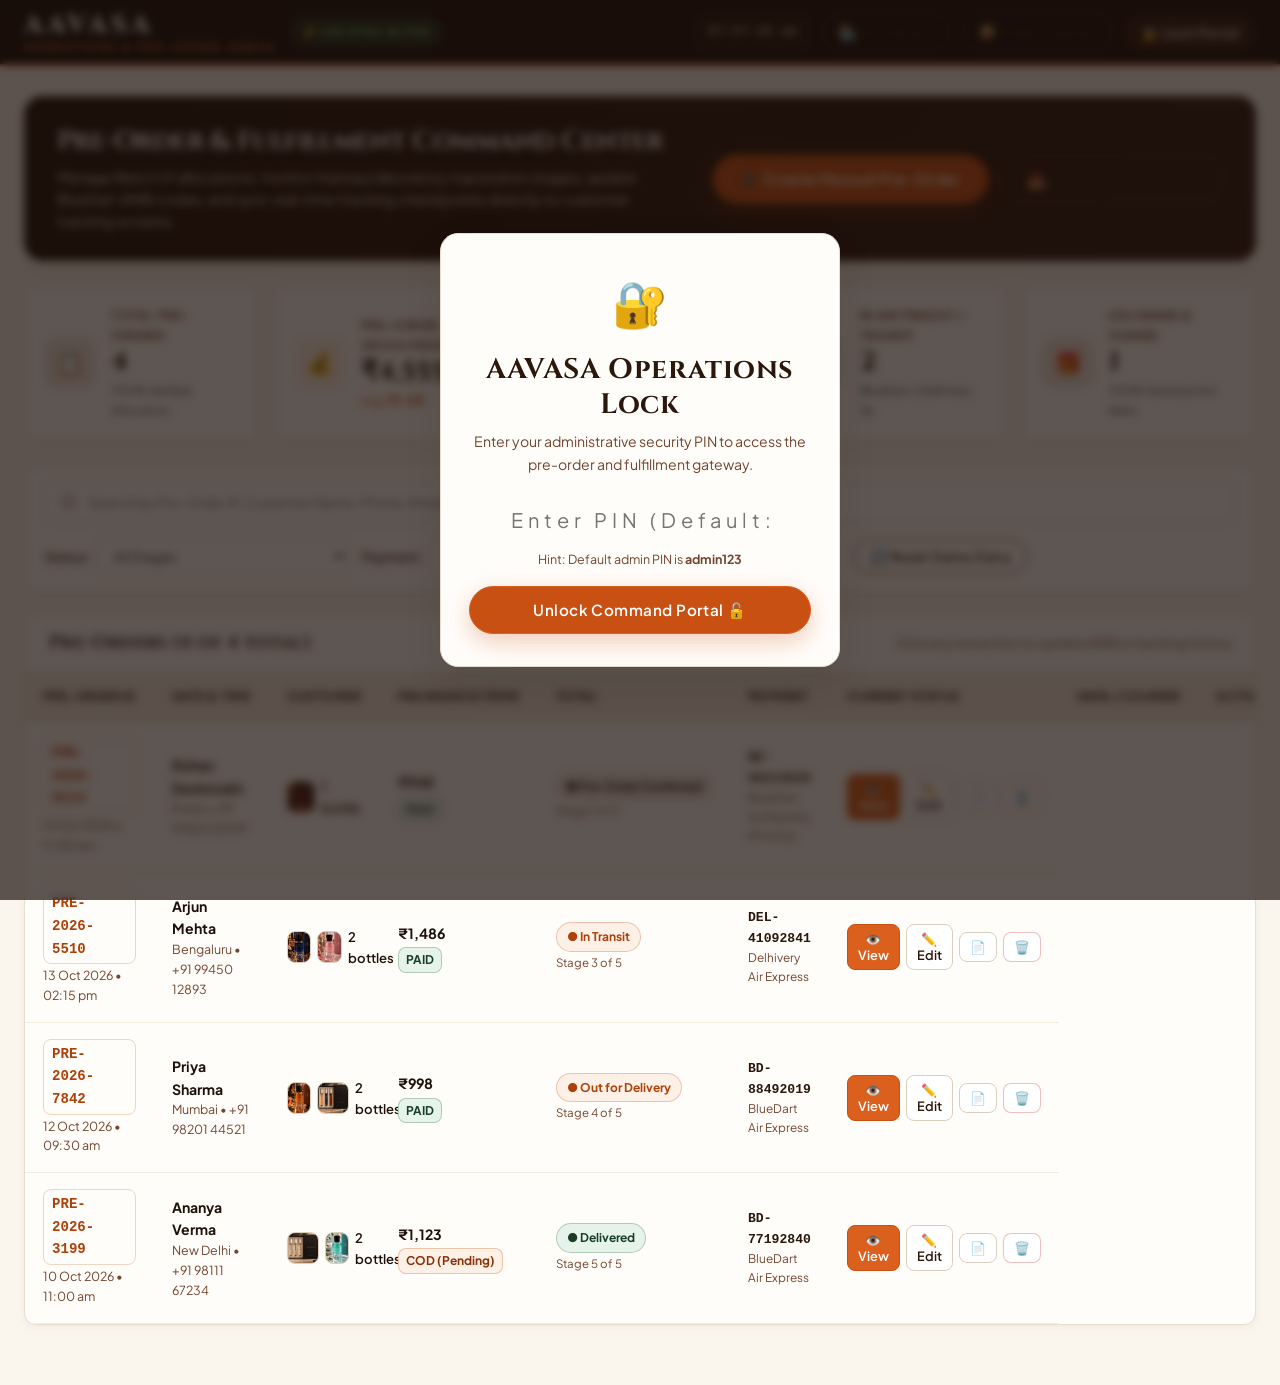
==== admin.html @ 607a942e "feat: AAVASA 6+ hour luxury perfume store with pre-order gateway, live tracking, and admin command p" ====
<!DOCTYPE html>
<html lang="en">
<head>
  <meta charset="UTF-8">
  <meta name="viewport" content="width=device-width, initial-scale=1.0">
  <title>AAVASA Store Admin | Pre-Order & Logistics Operations</title>
  <meta name="description" content="AAVASA Luxury Perfumes operations portal for managing customer pre-orders, batch allocations, BlueDart logistics, and live order tracking.">
  <link rel="icon" type="image/png" href="media/Adore.png">

  <!-- Core and Admin Stylesheets (Zero inline styles) -->
  <link rel="stylesheet" href="css/style.css">
  <link rel="stylesheet" href="css/tracker.css">
  <link rel="stylesheet" href="css/admin.css">
</head>
<body class="admin-body">

  <!-- Admin Top Navigation Bar -->
  <header class="admin-header">
    <div class="admin-header-inner">
      <div class="admin-brand-wrap">
        <a href="index.html" class="brand-logo">
          <span class="brand-logo-text">AAVASA</span>
          <span class="brand-logo-sub">Operations & Pre-Order Admin</span>
        </a>
        <span class="admin-env-pill">⚡ Live Sync Active</span>
      </div>

      <div class="admin-header-actions">
        <div class="admin-time-display" id="adminClock">--:--:--</div>
        <a href="index.html" class="btn btn-outline btn-sm">🏪 Storefront</a>
        <a href="track.html" class="btn btn-outline btn-sm">📦 Public Tracker</a>
        <button class="btn btn-secondary btn-sm" id="adminLockBtn">🔒 Lock Portal</button>
      </div>
    </div>
  </header>

  <!-- Admin Main Dashboard View -->
  <main class="admin-main">
    <div class="admin-container">

      <!-- Portal Banner -->
      <section class="admin-banner">
        <div class="admin-banner-text">
          <h1>Pre-Order & Fulfillment Command Center</h1>
          <p>
            Manage Batch 01 allocations, monitor Kannauj laboratory maceration stages, update BlueDart AWB codes, 
            and sync real-time tracking checkpoints directly to customer tracking screens.
          </p>
        </div>
        <div class="admin-banner-actions">
          <button class="btn btn-primary" id="openNewOrderModalBtn">
            ➕ Create Manual Pre-Order
          </button>
          <button class="btn btn-outline" id="exportCsvBtn">
            📥 Export CSV Report
          </button>
        </div>
      </section>

      <!-- KPI Statistics Cards -->
      <section class="kpi-grid">
        <div class="kpi-card">
          <div class="kpi-icon choco">📋</div>
          <div class="kpi-info">
            <span class="kpi-label">Total Pre-Orders</span>
            <span class="kpi-value" id="kpiTotalOrders">0</span>
            <span class="kpi-hint text-green-700">100% Verified Allocation</span>
          </div>
        </div>

        <div class="kpi-card">
          <div class="kpi-icon orange">💰</div>
          <div class="kpi-info">
            <span class="kpi-label">Pre-Order Gross Revenue</span>
            <span class="kpi-value" id="kpiTotalRevenue">₹0</span>
            <span class="kpi-hint text-orange-600">Avg: <strong id="kpiAov">₹0</strong></span>
          </div>
        </div>

        <div class="kpi-card">
          <div class="kpi-icon cream">🧪</div>
          <div class="kpi-info">
            <span class="kpi-label">Batch 01 Lab & Aging</span>
            <span class="kpi-value" id="kpiInLab">0</span>
            <span class="kpi-hint text-choco-500">Maceration Pipeline</span>
          </div>
        </div>

        <div class="kpi-card">
          <div class="kpi-icon green">✈️</div>
          <div class="kpi-info">
            <span class="kpi-label">In Air Freight / Transit</span>
            <span class="kpi-value" id="kpiInTransit">0</span>
            <span class="kpi-hint text-green-700">BlueDart / Delhivery Air</span>
          </div>
        </div>

        <div class="kpi-card">
          <div class="kpi-icon choco">🎁</div>
          <div class="kpi-info">
            <span class="kpi-label">Delivered & Signed</span>
            <span class="kpi-value" id="kpiDelivered">0</span>
            <span class="kpi-hint text-green-700">100% Satisfaction Rate</span>
          </div>
        </div>
      </section>

      <!-- Search, Filter & Action Toolbar -->
      <section class="admin-toolbar-card">
        <div class="toolbar-search-wrap">
          <svg width="18" height="18" viewBox="0 0 24 24" fill="none" stroke="currentColor" stroke-width="2">
            <circle cx="11" cy="11" r="8"></circle>
            <line x1="21" y1="21" x2="16.65" y2="16.65"></line>
          </svg>
          <input 
            type="text" 
            id="adminSearchInput" 
            class="admin-search-input" 
            placeholder="Search by Pre-Order #, Customer Name, Phone, Email, City, or AWB..."
          >
          <button class="admin-clear-search-btn" id="adminClearSearchBtn" title="Clear search">✕</button>
        </div>

        <div class="toolbar-filters-wrap">
          <div class="filter-group">
            <label for="adminStatusFilter">Status:</label>
            <select id="adminStatusFilter" class="admin-select">
              <option value="all">All Stages</option>
              <option value="Pre-Order Confirmed">Pre-Order Confirmed (Batch 01)</option>
              <option value="Lab Batch Tested">Lab Tested / Maceration</option>
              <option value="Velvet Packed">Velvet Packed</option>
              <option value="In Transit">In Transit</option>
              <option value="Out for Delivery">Out for Delivery</option>
              <option value="Delivered">Delivered</option>
            </select>
          </div>

          <div class="filter-group">
            <label for="adminPaymentFilter">Payment:</label>
            <select id="adminPaymentFilter" class="admin-select">
              <option value="all">All Methods</option>
              <option value="upi">UPI (GPay / PhonePe)</option>
              <option value="card">Cards (Visa / Master)</option>
              <option value="netbanking">NetBanking</option>
              <option value="cod">Cash on Delivery</option>
            </select>
          </div>

          <div class="filter-group">
            <label for="adminSortSelect">Sort:</label>
            <select id="adminSortSelect" class="admin-select">
              <option value="newest">Newest First</option>
              <option value="oldest">Oldest First</option>
              <option value="amount-high">Amount: High to Low</option>
              <option value="amount-low">Amount: Low to High</option>
            </select>
          </div>

          <button class="btn btn-outline btn-sm" id="adminResetDemoBtn" title="Reset dataset to default demo pre-orders">
            🔄 Reset Demo Data
          </button>
        </div>
      </section>

      <!-- Pre-Orders Management Table -->
      <section class="admin-table-card">
        <div class="table-header-meta">
          <h3 id="tableCountDisplay">Showing All Pre-Orders</h3>
          <span class="table-subtext">Click any row action to update AWB or tracking history</span>
        </div>

        <div class="table-responsive">
          <table class="admin-table">
            <thead>
              <tr>
                <th>Pre-Order ID</th>
                <th>Date & Time</th>
                <th>Customer</th>
                <th>Fragrance Items</th>
                <th>Total</th>
                <th>Payment</th>
                <th>Current Status</th>
                <th>AWB / Courier</th>
                <th class="text-right">Actions</th>
              </tr>
            </thead>
            <tbody id="adminOrdersTableBody">
              <!-- Dynamically populated via js/admin.js -->
            </tbody>
          </table>
        </div>

        <div class="table-empty-state" id="adminTableEmptyState">
          <h4>No matching pre-orders found</h4>
          <p class="text-muted">Try clearing the search query or changing your status filter.</p>
        </div>
      </section>

    </div>
  </main>

  <!-- =========================================================================
       MODAL 1: PRE-ORDER DETAILS INSPECTION MODAL
       ========================================================================= -->
  <div class="admin-modal-overlay" id="adminDetailModal">
    <div class="admin-modal-card">
      <div class="admin-modal-header">
        <h3 id="detailModalTitle">Pre-Order Details</h3>
        <button class="modal-close-btn" id="closeDetailModalBtn">✕</button>
      </div>
      <div class="admin-modal-body" id="detailModalBody">
        <!-- Rendered by js/admin.js -->
      </div>
      <div class="admin-modal-footer">
        <button class="btn btn-outline" id="printDetailInvoiceBtn">🖨️ View Tax Invoice</button>
        <button class="btn btn-primary" id="openEditFromDetailBtn">✏️ Update Status / Logistics</button>
      </div>
    </div>
  </div>

  <!-- =========================================================================
       MODAL 2: STATUS & LOGISTICS UPDATE MODAL (SYNCED TO LIVE TRACKER)
       ========================================================================= -->
  <div class="admin-modal-overlay" id="adminStatusModal">
    <div class="admin-modal-card">
      <div class="admin-modal-header">
        <h3>Update Pre-Order Logistics & Checkpoint</h3>
        <button class="modal-close-btn" id="closeStatusModalBtn">✕</button>
      </div>
      <div class="admin-modal-body">
        <form id="adminUpdateStatusForm">
          <input type="hidden" id="editOrderId">

          <div class="form-group mb-16">
            <label class="form-label">Pre-Order Reference:</label>
            <div class="admin-readonly-id" id="editOrderIdDisplay">PRE-2026-XXXX</div>
          </div>

          <div class="form-grid-2 mb-16">
            <div class="form-group">
              <label class="form-label" for="editStageSelect">Fulfillment Stage *</label>
              <select class="form-input" id="editStageSelect" required>
                <option value="1">Step 1: Pre-Order Confirmed (Batch 01 Slot)</option>
                <option value="2">Step 2: Lab Batch Tested (6+ Hr Check Passed)</option>
                <option value="3">Step 3: Velvet Packed (Crushproof Sealed)</option>
                <option value="4">Step 4: Out for Delivery / In Transit</option>
                <option value="5">Step 5: Delivered & Completed</option>
              </select>
            </div>

            <div class="form-group">
              <label class="form-label" for="editStatusText">Status Display Text *</label>
              <input type="text" class="form-input" id="editStatusText" placeholder="e.g. In Transit — Arrived at Mumbai Airport Terminal" required>
            </div>
          </div>

          <div class="form-grid-2 mb-16">
            <div class="form-group">
              <label class="form-label" for="editCourierName">Courier Partner *</label>
              <select class="form-input" id="editCourierName">
                <option value="BlueDart Air Express">BlueDart Air Express</option>
                <option value="Delhivery Air Express">Delhivery Air Express</option>
                <option value="DTDC Premium Express">DTDC Premium Express</option>
                <option value="BlueDart Surface Cargo">BlueDart Surface Cargo</option>
              </select>
            </div>

            <div class="form-group">
              <label class="form-label" for="editAwbInput">Air Waybill (AWB) Tracking # *</label>
              <input type="text" class="form-input" id="editAwbInput" placeholder="e.g. BD-88492019" required>
            </div>
          </div>

          <div class="form-group mb-16">
            <label class="form-label" for="editEtaInput">Estimated Delivery / Batch Release *</label>
            <input type="text" class="form-input" id="editEtaInput" placeholder="e.g. Batch 01 Dispatch: Oct 20" required>
          </div>

          <!-- Add New Timeline Checkpoint Log -->
          <div class="admin-subbox mb-20">
            <div class="admin-subbox-title">➕ Add New Real-Time Tracking Checkpoint</div>
            <p class="admin-subbox-desc">This log will appear immediately on the customer's live tracking timeline.</p>
            
            <div class="form-grid-2 mb-10">
              <div class="form-group">
                <label class="form-label" for="newCheckpointStatus">Checkpoint Event</label>
                <input type="text" class="form-input" id="newCheckpointStatus" placeholder="e.g. Temperature-controlled courier van dispatched">
              </div>
              <div class="form-group">
                <label class="form-label" for="newCheckpointHub">Facility / Hub Location</label>
                <input type="text" class="form-input" id="newCheckpointHub" placeholder="e.g. Mumbai Domestic Air Cargo Terminal">
              </div>
            </div>
            <div class="text-choco-500 fs-xs">Leave blank if only updating status stage or AWB number.</div>
          </div>

          <div class="admin-modal-footer">
            <button type="button" class="btn btn-outline" id="cancelStatusBtn">Cancel</button>
            <button type="submit" class="btn btn-primary">
              💾 Save & Sync to Live Tracker
            </button>
          </div>
        </form>
      </div>
    </div>
  </div>

  <!-- =========================================================================
       MODAL 3: CREATE MANUAL PRE-ORDER MODAL
       ========================================================================= -->
  <div class="admin-modal-overlay" id="adminNewOrderModal">
    <div class="admin-modal-card">
      <div class="admin-modal-header">
        <h3>Create Manual Customer Pre-Order</h3>
        <button class="modal-close-btn" id="closeNewOrderModalBtn">✕</button>
      </div>
      <div class="admin-modal-body">
        <form id="adminNewOrderForm">
          <h4 class="mb-12">1. Customer Details</h4>
          <div class="form-grid-2 mb-12">
            <div class="form-group">
              <label class="form-label" for="newCustName">Customer Full Name *</label>
              <input type="text" class="form-input" id="newCustName" placeholder="e.g. Sneha Patel" required>
            </div>
            <div class="form-group">
              <label class="form-label" for="newCustPhone">Mobile Number (10 digits) *</label>
              <input type="tel" class="form-input" id="newCustPhone" placeholder="e.g. 9820011223" maxlength="10" required>
            </div>
          </div>

          <div class="form-group mb-12">
            <label class="form-label" for="newCustEmail">Customer Email Address *</label>
            <input type="email" class="form-input" id="newCustEmail" placeholder="e.g. sneha.patel@gmail.com" required>
          </div>

          <div class="form-group mb-12">
            <label class="form-label" for="newCustAddress">Delivery Street Address *</label>
            <input type="text" class="form-input" id="newCustAddress" placeholder="e.g. 102, Orchid Palms, Koregaon Park" required>
          </div>

          <div class="form-grid-3 mb-16">
            <div class="form-group">
              <label class="form-label" for="newCustCity">City *</label>
              <input type="text" class="form-input" id="newCustCity" placeholder="Pune" required>
            </div>
            <div class="form-group">
              <label class="form-label" for="newCustState">State *</label>
              <input type="text" class="form-input" id="newCustState" placeholder="Maharashtra" required>
            </div>
            <div class="form-group">
              <label class="form-label" for="newCustPin">PIN Code *</label>
              <input type="text" class="form-input" id="newCustPin" placeholder="411001" maxlength="6" required>
            </div>
          </div>

          <h4 class="mb-12">2. Fragrance Selection</h4>
          <div class="form-grid-2 mb-16">
            <div class="form-group">
              <label class="form-label" for="newProductSelect">Fragrance *</label>
              <select class="form-input" id="newProductSelect" required>
                <!-- Filled via products.js -->
              </select>
            </div>
            <div class="form-group">
              <label class="form-label" for="newProductQty">Quantity *</label>
              <input type="number" class="form-input" id="newProductQty" min="1" max="10" value="1" required>
            </div>
          </div>

          <h4 class="mb-12">3. Payment & Allocation</h4>
          <div class="form-grid-2 mb-20">
            <div class="form-group">
              <label class="form-label" for="newPaymentMethod">Payment Channel *</label>
              <select class="form-input" id="newPaymentMethod">
                <option value="UPI">UPI (Verified)</option>
                <option value="CARD">Credit/Debit Card</option>
                <option value="NETBANKING">NetBanking</option>
                <option value="COD">Cash on Delivery (Pending)</option>
              </select>
            </div>
            <div class="form-group">
              <label class="form-label" for="newCourierChoice">Courier Partner</label>
              <select class="form-input" id="newCourierChoice">
                <option value="BlueDart Air Express">BlueDart Air Express</option>
                <option value="Delhivery Air Express">Delhivery Air Express</option>
              </select>
            </div>
          </div>

          <div class="admin-modal-footer">
            <button type="button" class="btn btn-outline" id="cancelNewOrderBtn">Cancel</button>
            <button type="submit" class="btn btn-primary">
              ✨ Create & Allocate Pre-Order
            </button>
          </div>
        </form>
      </div>
    </div>
  </div>

  <!-- =========================================================================
       MODAL 4: ADMIN PIN AUTHENTICATION MODAL
       ========================================================================= -->
  <div class="admin-modal-overlay" id="adminPinModal">
    <div class="admin-pin-card">
      <div class="admin-pin-icon">🔐</div>
      <h3 class="mb-8">AAVASA Operations Lock</h3>
      <p class="text-muted fs-sm mb-20">
        Enter your administrative security PIN to access the pre-order and fulfillment gateway.
      </p>

      <form id="adminPinForm">
        <div class="form-group mb-16">
          <input 
            type="password" 
            class="form-input text-center admin-pin-input" 
            id="adminPinInput" 
            placeholder="Enter PIN (Default: admin123)" 
            autocomplete="current-password"
            required
          >
          <div class="admin-pin-hint mt-6">Hint: Default admin PIN is <strong>admin123</strong></div>
        </div>

        <button type="submit" class="btn btn-primary btn-block">
          Unlock Command Portal 🔓
        </button>
      </form>
    </div>
  </div>

  <!-- Separate Scripts (Zero Inline Scripts) -->
  <script src="js/products.js"></script>
  <script src="js/cart.js"></script>
  <script src="js/tracker.js"></script>
  <script src="js/admin.js"></script>
</body>
</html>
---- css/style.css ----
/* ==========================================================================
   AAVASA LUXURY PERFUMES | 6+ HOUR LONGEVITY COLLECTION
   Core Stylesheet: Design Tokens, Layout, Reset & Typography
   Palette: Chocolate Brown, Cream, Burnt Orange, Green
   ========================================================================== */

@import url('https://fonts.googleapis.com/css2?family=Cinzel:wght@400;600;700;800&family=Plus+Jakarta+Sans:wght@300;400;500;600;700&display=swap');

:root {
  /* Chocolate Brown Palette (Rich, Warm, Luxurious) */
  --c-choco-950: #140b07;
  --c-choco-900: #1f110a;
  --c-choco-800: #2c170d;
  --c-choco-700: #3d2114;
  --c-choco-600: #553120;
  --c-choco-500: #73452f;
  --c-choco-400: #935d43;
  --c-choco-200: #c9ab9c;
  --c-choco-100: #efe4dd;

  /* Cream Palette (Ivory, Silk, Alabaster) */
  --c-cream-50:  #fffdfa;
  --c-cream-100: #faf5ed;
  --c-cream-200: #f3ece0;
  --c-cream-300: #e8ded0;
  --c-cream-400: #dccebc;
  --c-cream-500: #bfaea0;

  /* Burnt Orange Palette (Warm Amber, Terracotta, Bold Accent) */
  --c-orange-800: #8a3206;
  --c-orange-700: #ac4109;
  --c-orange-600: #c85012;
  --c-orange-500: #dc601d;
  --c-orange-400: #ee7837;
  --c-orange-200: #fad1bc;
  --c-orange-100: #fdf0e7;

  /* Green Palette (Botanical Forest, Lab Tested, IFRA Certified) */
  --c-green-900: #0f2719;
  --c-green-800: #183e28;
  --c-green-700: #235538;
  --c-green-600: #2d6b47;
  --c-green-500: #3c885c;
  --c-green-200: #c1e0cd;
  --c-green-100: #e6f3eb;

  /* Semantic Theme Variables */
  --bg-body: var(--c-cream-100);
  --bg-card: var(--c-cream-50);
  --bg-card-alt: var(--c-cream-200);
  --bg-dark: var(--c-choco-800);
  --bg-dark-deep: var(--c-choco-950);
  
  --text-main: var(--c-choco-800);
  --text-muted: var(--c-choco-500);
  --text-subtle: var(--c-choco-400);
  --text-inverse: var(--c-cream-100);

  --border-light: var(--c-cream-300);
  --border-subtle: var(--c-cream-400);
  --border-dark: var(--c-choco-600);
  --border-green: var(--c-green-500);
  --border-orange: var(--c-orange-500);

  --accent-cta: var(--c-orange-600);
  --accent-cta-hover: var(--c-orange-500);
  --accent-cta-active: var(--c-orange-700);
  --accent-botanical: var(--c-green-600);
  --accent-botanical-dark: var(--c-green-800);

  /* Fonts */
  --font-serif: 'Cinzel', Georgia, serif;
  --font-sans: 'Plus Jakarta Sans', -apple-system, BlinkMacSystemFont, 'Segoe UI', Roboto, sans-serif;

  /* Layout & Spacing */
  --container-max: 1240px;
  --container-pad: 24px;
  --nav-height: 78px;
  --topbar-height: 38px;

  /* Radii & Shadows */
  --radius-xs: 4px;
  --radius-sm: 8px;
  --radius-md: 12px;
  --radius-lg: 18px;
  --radius-xl: 24px;
  --radius-pill: 999px;

  --shadow-sm: 0 2px 8px rgba(44, 23, 13, 0.05);
  --shadow-md: 0 6px 20px rgba(44, 23, 13, 0.08);
  --shadow-lg: 0 14px 36px rgba(44, 23, 13, 0.12);
  --shadow-orange: 0 8px 24px rgba(200, 80, 18, 0.28);
  --shadow-green: 0 8px 24px rgba(35, 85, 56, 0.25);

  --transition: all 0.24s cubic-bezier(0.16, 1, 0.3, 1);
  --transition-slow: all 0.4s cubic-bezier(0.16, 1, 0.3, 1);
}

/* Base Reset */
*, *::before, *::after {
  box-sizing: border-box;
  margin: 0;
  padding: 0;
}

html {
  font-size: 16px;
  scroll-behavior: smooth;
  -webkit-font-smoothing: antialiased;
  -moz-osx-font-smoothing: grayscale;
}

body {
  font-family: var(--font-sans);
  background-color: var(--bg-body);
  color: var(--text-main);
  line-height: 1.6;
  min-height: 100vh;
  display: flex;
  flex-direction: column;
  overflow-x: hidden;
}

/* Typography */
h1, h2, h3, h4, h5, h6 {
  font-family: var(--font-serif);
  color: var(--text-main);
  font-weight: 700;
  line-height: 1.25;
  letter-spacing: 0.02em;
}

h1 { font-size: clamp(2.1rem, 4.5vw, 3.4rem); }
h2 { font-size: clamp(1.7rem, 3.2vw, 2.5rem); }
h3 { font-size: clamp(1.3rem, 2.2vw, 1.8rem); }
h4 { font-size: 1.2rem; }
h5 { font-size: 1.05rem; }
h6 { font-size: 0.9rem; }

p {
  color: var(--text-muted);
  font-size: 0.98rem;
}

a {
  color: inherit;
  text-decoration: none;
  transition: var(--transition);
}

img {
  max-width: 100%;
  height: auto;
  display: block;
}

button, input, select, textarea {
  font-family: inherit;
  font-size: inherit;
  border: none;
  outline: none;
  background: none;
}

/* Container */
.container {
  width: 100%;
  max-width: var(--container-max);
  margin-left: auto;
  margin-right: auto;
  padding-left: var(--container-pad);
  padding-right: var(--container-pad);
}

/* Section Common Styling */
.section-padding {
  padding-top: 80px;
  padding-bottom: 80px;
}

@media (max-width: 768px) {
  .section-padding {
    padding-top: 50px;
    padding-bottom: 50px;
  }
}

.section-header {
  text-align: center;
  max-width: 720px;
  margin: 0 auto 48px auto;
}

.section-tag {
  display: inline-flex;
  align-items: center;
  gap: 8px;
  background: var(--c-orange-100);
  color: var(--c-orange-700);
  border: 1px solid var(--c-orange-200);
  font-size: 0.78rem;
  font-weight: 700;
  text-transform: uppercase;
  letter-spacing: 0.12em;
  padding: 6px 14px;
  border-radius: var(--radius-pill);
  margin-bottom: 14px;
}

.section-tag.green-tag {
  background: var(--c-green-100);
  color: var(--c-green-800);
  border-color: var(--c-green-200);
}

.section-tag.choco-tag {
  background: var(--c-choco-100);
  color: var(--c-choco-800);
  border-color: var(--c-choco-200);
}

.section-title {
  margin-bottom: 14px;
}

.section-desc {
  font-size: 1.05rem;
  color: var(--text-muted);
}

/* Buttons */
.btn {
  display: inline-flex;
  align-items: center;
  justify-content: center;
  gap: 10px;
  padding: 13px 26px;
  border-radius: var(--radius-pill);
  font-weight: 600;
  font-size: 0.95rem;
  letter-spacing: 0.03em;
  cursor: pointer;
  transition: var(--transition);
  text-align: center;
  white-space: nowrap;
}

.btn-primary {
  background: var(--c-orange-600);
  color: #ffffff;
  box-shadow: var(--shadow-orange);
  border: 1px solid var(--c-orange-500);
}

.btn-primary:hover {
  background: var(--c-orange-500);
  transform: translateY(-2px);
  box-shadow: 0 10px 28px rgba(200, 80, 18, 0.38);
}

.btn-primary:active {
  background: var(--c-orange-700);
  transform: translateY(0);
}

.btn-secondary {
  background: var(--c-choco-800);
  color: var(--c-cream-100);
  border: 1px solid var(--c-choco-700);
}

.btn-secondary:hover {
  background: var(--c-choco-700);
  color: #ffffff;
  transform: translateY(-2px);
  box-shadow: var(--shadow-md);
}

.btn-outline {
  background: transparent;
  color: var(--c-choco-800);
  border: 1.5px solid var(--c-choco-600);
}

.btn-outline:hover {
  background: var(--c-choco-800);
  color: var(--c-cream-100);
  border-color: var(--c-choco-800);
}

.btn-green {
  background: var(--c-green-700);
  color: #ffffff;
  border: 1px solid var(--c-green-600);
  box-shadow: var(--shadow-green);
}

.btn-green:hover {
  background: var(--c-green-600);
  transform: translateY(-2px);
}

.btn-sm {
  padding: 8px 16px;
  font-size: 0.85rem;
}

.btn-lg {
  padding: 16px 34px;
  font-size: 1.05rem;
}

.btn-block {
  width: 100%;
}

/* Badges */
.badge {
  display: inline-flex;
  align-items: center;
  gap: 5px;
  padding: 4px 10px;
  border-radius: var(--radius-pill);
  font-size: 0.74rem;
  font-weight: 700;
  letter-spacing: 0.05em;
  text-transform: uppercase;
}

.badge-orange {
  background: var(--c-orange-600);
  color: #ffffff;
}

.badge-green {
  background: var(--c-green-700);
  color: #ffffff;
}

.badge-cream {
  background: var(--c-cream-200);
  color: var(--c-choco-800);
  border: 1px solid var(--c-cream-300);
}

.badge-choco {
  background: var(--c-choco-800);
  color: var(--c-cream-100);
}

/* Top Announcement Bar */
.announcement-bar {
  background: var(--c-choco-950);
  color: var(--c-cream-200);
  font-size: 0.82rem;
  font-weight: 500;
  padding: 8px 0;
  text-align: center;
  border-bottom: 1px solid rgba(255, 255, 255, 0.06);
}

.announcement-content {
  display: flex;
  align-items: center;
  justify-content: space-between;
  gap: 16px;
}

.announcement-items {
  display: flex;
  align-items: center;
  gap: 20px;
  margin: 0 auto;
}

.announcement-item {
  display: inline-flex;
  align-items: center;
  gap: 6px;
}

.announcement-highlight {
  color: var(--c-orange-400);
  font-weight: 700;
}

/* Header & Navigation */
.site-header {
  position: sticky;
  top: 0;
  z-index: 990;
  background: rgba(250, 245, 237, 0.94);
  backdrop-filter: blur(12px);
  -webkit-backdrop-filter: blur(12px);
  border-bottom: 1px solid var(--border-light);
  transition: var(--transition);
}

.site-header.scrolled {
  background: rgba(250, 245, 237, 0.98);
  box-shadow: 0 4px 20px rgba(44, 23, 13, 0.06);
}

.header-inner {
  display: flex;
  align-items: center;
  justify-content: space-between;
  height: var(--nav-height);
  gap: 20px;
}

/* Brand Logo */
.brand-logo {
  display: flex;
  flex-direction: column;
  line-height: 1.05;
}

.brand-logo-text {
  font-family: var(--font-serif);
  font-size: 1.65rem;
  font-weight: 800;
  letter-spacing: 0.16em;
  color: var(--c-choco-800);
  text-transform: uppercase;
}

.brand-logo-sub {
  font-size: 0.62rem;
  letter-spacing: 0.28em;
  text-transform: uppercase;
  color: var(--c-orange-600);
  font-weight: 700;
  margin-top: 2px;
}

/* Nav Links */
.nav-links {
  display: flex;
  align-items: center;
  gap: 28px;
  list-style: none;
}

.nav-link {
  font-size: 0.9rem;
  font-weight: 600;
  color: var(--c-choco-800);
  letter-spacing: 0.02em;
  position: relative;
  padding: 6px 0;
}

.nav-link::after {
  content: '';
  position: absolute;
  bottom: 0;
  left: 0;
  width: 0;
  height: 2px;
  background: var(--c-orange-600);
  transition: var(--transition);
}

.nav-link:hover {
  color: var(--c-orange-600);
}

.nav-link:hover::after,
.nav-link.active::after {
  width: 100%;
}

.nav-link.active {
  color: var(--c-orange-600);
}

.nav-badge-pill {
  background: var(--c-green-700);
  color: #fff;
  font-size: 0.65rem;
  font-weight: 700;
  padding: 2px 7px;
  border-radius: var(--radius-pill);
  margin-left: 4px;
  vertical-align: middle;
}

/* Header Action Icons */
.header-actions {
  display: flex;
  align-items: center;
  gap: 14px;
}

.action-btn {
  width: 42px;
  height: 42px;
  border-radius: 50%;
  display: flex;
  align-items: center;
  justify-content: center;
  color: var(--c-choco-800);
  background: var(--c-cream-200);
  border: 1px solid var(--border-light);
  cursor: pointer;
  position: relative;
  transition: var(--transition);
}

.action-btn:hover {
  background: var(--c-choco-800);
  color: var(--c-cream-100);
  border-color: var(--c-choco-800);
}

.cart-counter {
  position: absolute;
  top: -4px;
  right: -4px;
  background: var(--c-orange-600);
  color: #fff;
  font-size: 0.72rem;
  font-weight: 700;
  min-width: 20px;
  height: 20px;
  padding: 0 5px;
  border-radius: var(--radius-pill);
  display: flex;
  align-items: center;
  justify-content: center;
  border: 2px solid var(--c-cream-100);
  transition: var(--transition);
}

.cart-btn-label {
  display: none;
}

@media (min-width: 992px) {
  .cart-action-btn {
    width: auto;
    border-radius: var(--radius-pill);
    padding: 0 16px;
    gap: 8px;
  }
  .cart-btn-label {
    display: inline;
    font-size: 0.86rem;
    font-weight: 600;
  }
}

.menu-toggle-btn {
  display: none;
}

@media (max-width: 890px) {
  .nav-links {
    display: none;
  }
  .menu-toggle-btn {
    display: flex;
  }
}

/* Mobile Nav Drawer */
.mobile-nav {
  position: fixed;
  top: 0;
  left: 0;
  width: 82%;
  max-width: 340px;
  height: 100vh;
  background: var(--c-cream-50);
  z-index: 1000;
  box-shadow: var(--shadow-lg);
  padding: 30px 24px;
  display: flex;
  flex-direction: column;
  transform: translateX(-100%);
  transition: var(--transition-slow);
}

.mobile-nav.open {
  transform: translateX(0);
}

.mobile-nav-header {
  display: flex;
  align-items: center;
  justify-content: space-between;
  margin-bottom: 30px;
  padding-bottom: 16px;
  border-bottom: 1px solid var(--border-light);
}

.mobile-nav-links {
  list-style: none;
  display: flex;
  flex-direction: column;
  gap: 18px;
}

.mobile-nav-link {
  font-size: 1.1rem;
  font-weight: 600;
  color: var(--c-choco-800);
  display: flex;
  align-items: center;
  justify-content: space-between;
}

.mobile-nav-link:hover {
  color: var(--c-orange-600);
}

.mobile-nav-overlay {
  position: fixed;
  inset: 0;
  background: rgba(20, 11, 7, 0.55);
  backdrop-filter: blur(4px);
  z-index: 999;
  opacity: 0;
  pointer-events: none;
  transition: var(--transition);
}

.mobile-nav-overlay.open {
  opacity: 1;
  pointer-events: auto;
}

/* Footer */
.site-footer {
  background: var(--c-choco-950);
  color: var(--c-cream-200);
  padding-top: 70px;
  padding-bottom: 30px;
  border-top: 2px solid var(--c-choco-800);
  margin-top: auto;
}

.footer-grid {
  display: grid;
  grid-template-columns: 2fr 1fr 1fr 1.5fr;
  gap: 40px;
  margin-bottom: 50px;
}

@media (max-width: 992px) {
  .footer-grid {
    grid-template-columns: 1fr 1fr;
    gap: 30px;
  }
}

@media (max-width: 580px) {
  .footer-grid {
    grid-template-columns: 1fr;
  }
}

.footer-col h4 {
  font-family: var(--font-serif);
  color: var(--c-cream-50);
  font-size: 1.15rem;
  margin-bottom: 20px;
  position: relative;
  padding-bottom: 10px;
}

.footer-col h4::after {
  content: '';
  position: absolute;
  bottom: 0;
  left: 0;
  width: 32px;
  height: 2px;
  background: var(--c-orange-500);
}

.footer-about p {
  color: var(--c-cream-400);
  font-size: 0.92rem;
  margin-bottom: 20px;
  max-width: 340px;
}

.footer-links {
  list-style: none;
  display: flex;
  flex-direction: column;
  gap: 12px;
}

.footer-link {
  color: var(--c-cream-400);
  font-size: 0.9rem;
  display: inline-flex;
  align-items: center;
  gap: 8px;
  transition: var(--transition);
}

.footer-link:hover {
  color: var(--c-orange-400);
  transform: translateX(4px);
}

.footer-badge-list {
  display: flex;
  flex-wrap: wrap;
  gap: 8px;
  margin-top: 14px;
}

.footer-newsletter-form {
  display: flex;
  gap: 8px;
  margin-top: 14px;
}

.footer-newsletter-input {
  background: rgba(255, 255, 255, 0.08);
  border: 1px solid rgba(255, 255, 255, 0.15);
  padding: 12px 16px;
  border-radius: var(--radius-pill);
  color: #fff;
  font-size: 0.9rem;
  flex: 1;
}

.footer-newsletter-input::placeholder {
  color: rgba(255, 255, 255, 0.4);
}

.footer-newsletter-input:focus {
  border-color: var(--c-orange-500);
  outline: none;
}

.footer-bottom {
  padding-top: 25px;
  border-top: 1px solid rgba(255, 255, 255, 0.08);
  display: flex;
  align-items: center;
  justify-content: space-between;
  flex-wrap: wrap;
  gap: 16px;
  font-size: 0.85rem;
  color: var(--c-cream-500);
}

.footer-bottom-links {
  display: flex;
  gap: 20px;
}

/* Toast Notifications */
.toast-container {
  position: fixed;
  bottom: 28px;
  right: 28px;
  z-index: 1100;
  display: flex;
  flex-direction: column;
  gap: 10px;
  pointer-events: none;
}

.toast {
  background: var(--c-choco-900);
  color: var(--c-cream-50);
  padding: 14px 20px;
  border-radius: var(--radius-md);
  box-shadow: var(--shadow-lg);
  border-left: 4px solid var(--c-orange-500);
  font-size: 0.92rem;
  font-weight: 500;
  display: flex;
  align-items: center;
  gap: 12px;
  transform: translateY(20px);
  opacity: 0;
  transition: var(--transition);
  pointer-events: auto;
  max-width: 360px;
}

.toast.toast-green {
  border-left-color: var(--c-green-500);
}

.toast.show {
  transform: translateY(0);
  opacity: 1;
}

/* --------------------------------------------------------------------------
   Utility Classes (Ensures Zero Inline Styles in HTML)
   -------------------------------------------------------------------------- */
.d-none { display: none !important; }
.v-hidden { visibility: hidden !important; }
.flex-between { display: flex; justify-content: space-between; align-items: center; }
.flex-center { display: flex; justify-content: center; align-items: center; }
.flex-col-gap { display: flex; flex-direction: column; gap: 12px; }
.flex-grow { flex: 1; }
.flex-align-gap { display: flex; align-items: center; gap: 12px; }
.flex-gap-8 { display: flex; gap: 8px; }
.flex-gap-10 { display: flex; gap: 10px; }
.flex-gap-14 { display: flex; gap: 14px; }
.text-uppercase { text-transform: uppercase !important; }

.mb-4 { margin-bottom: 4px !important; }
.mb-6 { margin-bottom: 6px !important; }
.mb-8 { margin-bottom: 8px !important; }
.mb-10 { margin-bottom: 10px !important; }
.mb-12 { margin-bottom: 12px !important; }
.mb-14 { margin-bottom: 14px !important; }
.mb-16 { margin-bottom: 16px !important; }
.mb-20 { margin-bottom: 20px !important; }
.mb-24 { margin-bottom: 24px !important; }
.mt-6 { margin-top: 6px !important; }
.mt-12 { margin-top: 12px !important; }
.mt-24 { margin-top: 24px !important; }
.search-submit-btn { padding: 14px 28px !important; }
.sub-badge-label { font-size: 0.68rem !important; }
.card-chip-label { font-size: 0.82rem; letter-spacing: 0.1em; color: var(--c-cream-400); }
.card-field-micro { font-size: 0.65rem; color: var(--c-cream-500); }
.badge-match { font-size: 0.85rem; padding: 6px 14px; }

.checkout-totals-block {
  border-top: 1px solid var(--border-light);
  padding-top: 16px;
  display: flex;
  flex-direction: column;
  gap: 8px;
  font-size: 0.88rem;
}

.payable-row {
  display: flex;
  justify-content: space-between;
  font-weight: 800;
  font-size: 1.2rem;
  color: var(--c-choco-800);
  border-top: 1px solid var(--border-light);
  padding-top: 10px;
  margin-top: 4px;
}

.quickview-why-box {
  background: var(--c-orange-100);
  border: 1px solid var(--c-orange-200);
  padding: 10px 14px;
  border-radius: var(--radius-sm);
  font-size: 0.8rem;
  color: var(--c-orange-800);
  margin-bottom: 20px;
}

.text-cream-50 { color: var(--c-cream-50) !important; }
.text-cream-300 { color: var(--c-cream-300) !important; }
.text-cream-400 { color: var(--c-cream-400) !important; }
.text-cream-500 { color: var(--c-cream-500) !important; }
.text-orange-400 { color: var(--c-orange-400) !important; }
.text-orange-600 { color: var(--c-orange-600) !important; }
.text-green-500 { color: var(--c-green-500) !important; }
.text-green-700 { color: var(--c-green-700) !important; }
.text-choco-800 { color: var(--c-choco-800) !important; }
.text-choco-500 { color: var(--c-choco-500) !important; }
.text-muted { color: var(--text-muted) !important; }
.text-center { text-align: center !important; }
.font-bold { font-weight: 700 !important; }
.font-serif { font-family: var(--font-serif) !important; }

.fs-lg { font-size: 1.8rem !important; }
.fs-md { font-size: 1.4rem !important; }
.fs-sm { font-size: 0.88rem !important; }
.fs-xs { font-size: 0.78rem !important; }
.fs-meta { font-size: 0.84rem; font-weight: 600; color: var(--c-choco-700); }

.border-translucent { border-color: rgba(255, 255, 255, 0.3) !important; }
.border-contrast-btn { background: rgba(255, 255, 255, 0.15) !important; color: #fff !important; }

.price-row-lg {
  display: flex;
  align-items: baseline;
  gap: 14px;
  margin-bottom: 22px;
}

.btn-group-row {
  display: flex;
  gap: 14px;
  flex-wrap: wrap;
}

.discovery-body-text {
  color: var(--text-muted);
  line-height: 1.6;
  margin-bottom: 16px;
}

.brand-promise-box {
  margin-top: 24px;
  padding: 14px;
  background: #fff;
  border-radius: var(--radius-sm);
  border: 1px solid var(--border-light);
  font-size: 0.78rem;
  color: var(--c-choco-600);
  line-height: 1.4;
}

.security-subtext {
  text-align: center;
  font-size: 0.74rem;
  color: var(--c-choco-500);
  margin-top: 8px;
}

.success-details-card {
  background: var(--c-cream-100);
  border: 1.5px solid var(--border-light);
  border-radius: var(--radius-lg);
  padding: 24px;
  max-width: 480px;
  margin: 0 auto 30px auto;
  text-align: left;
}

.summary-detail-row {
  display: flex;
  justify-content: space-between;
  margin-bottom: 10px;
}

.summary-detail-row:last-child {
  margin-bottom: 0;
}

.meta-field-label {
  color: var(--c-choco-500);
  font-size: 0.88rem;
}

.mobile-nav-footer-box {
  margin-top: auto;
  padding-top: 20px;
  border-top: 1px solid var(--border-light);
}

.tag-orange-tint {
  background: rgba(200, 80, 18, 0.2) !important;
  color: var(--c-orange-400) !important;
  border-color: var(--c-orange-500) !important;
}

.science-callout-box {
  background: rgba(255, 255, 255, 0.06);
  padding: 20px;
  border-radius: var(--radius-md);
  border-left: 3px solid var(--c-green-500);
}

.rbi-compliance-note {
  margin-top: 20px;
  font-size: 0.78rem;
  color: var(--c-green-700);
}

.shipping-radio-active {
  display: flex;
  align-items: center;
  justify-content: space-between;
  padding: 16px;
  border: 2px solid var(--c-orange-600);
  border-radius: var(--radius-md);
  background: var(--c-orange-100);
  cursor: pointer;
}

.shipping-radio-standard {
  display: flex;
  align-items: center;
  justify-content: space-between;
  padding: 16px;
  border: 1px solid var(--border-light);
  border-radius: var(--radius-md);
  background: var(--c-cream-100);
  cursor: pointer;
}

.bank-radio-label {
  padding: 10px;
  border: 1.5px solid var(--border-light);
  border-radius: var(--radius-sm);
  display: flex;
  align-items: center;
  gap: 8px;
  cursor: pointer;
}

.bank-grid-2 {
  display: grid;
  grid-template-columns: 1fr 1fr;
  gap: 10px;
  margin-bottom: 16px;
}

.cod-banner {
  background: var(--c-green-100);
  border: 1px solid var(--c-green-200);
  padding: 18px;
  border-radius: var(--radius-md);
  margin-bottom: 16px;
}

.cod-title {
  font-weight: 700;
  color: var(--c-green-800);
  margin-bottom: 4px;
}

.cod-text {
  font-size: 0.84rem;
  color: var(--c-green-900);
  line-height: 1.5;
}

.tracker-helper-text {
  font-size: 0.85rem;
  color: var(--c-choco-600);
}

.footer-newsletter-hint {
  font-size: 0.78rem;
  color: var(--c-cream-500);
  margin-top: 10px;
}
---- css/tracker.css ----
/* ==========================================================================
   AAVASA LUXURY PERFUMES | 6+ HOUR LONGEVITY COLLECTION
   Order Tracking Stylesheet: Real-Time Courier Tracker & Stepper
   ========================================================================== */

.tracker-hero {
  background: linear-gradient(135deg, var(--c-choco-950) 0%, var(--c-choco-900) 100%);
  color: var(--c-cream-100);
  padding: 60px 0 50px 0;
  text-align: center;
  border-bottom: 2px solid var(--c-orange-600);
}

.tracker-hero h1 {
  color: var(--c-cream-50);
  font-size: clamp(2rem, 3.5vw, 2.8rem);
  margin-bottom: 12px;
}

.tracker-hero p {
  color: var(--c-cream-400);
  font-size: 1.05rem;
  max-width: 600px;
  margin: 0 auto;
}

/* Tracker Search Card */
.tracker-search-section {
  padding: 50px 0;
}

.tracker-search-box {
  background: var(--c-cream-50);
  border: 1.5px solid var(--border-light);
  border-radius: var(--radius-xl);
  padding: 36px;
  max-width: 760px;
  margin: -70px auto 40px auto;
  box-shadow: var(--shadow-lg);
  position: relative;
  z-index: 10;
}

.tracker-search-form {
  display: flex;
  gap: 12px;
  margin-bottom: 20px;
}

@media (max-width: 640px) {
  .tracker-search-form {
    flex-direction: column;
  }
}

.tracker-search-input {
  flex: 1;
  background: var(--c-cream-100);
  border: 1.5px solid var(--border-light);
  padding: 14px 20px;
  border-radius: var(--radius-pill);
  font-size: 1rem;
  font-weight: 600;
  color: var(--c-choco-800);
  transition: var(--transition);
}

.tracker-search-input:focus {
  border-color: var(--c-orange-500);
  background: #fff;
  box-shadow: 0 0 0 3px var(--c-orange-100);
}

.tracker-demo-chips {
  display: flex;
  align-items: center;
  gap: 10px;
  flex-wrap: wrap;
  font-size: 0.82rem;
  color: var(--c-choco-500);
}

.demo-chip-btn {
  background: var(--c-cream-200);
  border: 1px solid var(--border-light);
  padding: 5px 12px;
  border-radius: var(--radius-pill);
  font-size: 0.78rem;
  font-weight: 700;
  color: var(--c-choco-800);
  cursor: pointer;
  transition: var(--transition);
}

.demo-chip-btn:hover {
  background: var(--c-orange-600);
  color: #fff;
  border-color: var(--c-orange-600);
}

/* Tracking Result Display */
.tracking-result-area {
  display: none;
  max-width: 960px;
  margin: 0 auto;
}

.tracking-result-area.active {
  display: block;
}

.tracking-card {
  background: var(--c-cream-50);
  border: 1px solid var(--border-light);
  border-radius: var(--radius-xl);
  overflow: hidden;
  box-shadow: var(--shadow-md);
  margin-bottom: 30px;
}

/* Status Header */
.tracking-header {
  background: var(--c-choco-900);
  color: var(--c-cream-100);
  padding: 28px 36px;
  display: flex;
  align-items: center;
  justify-content: space-between;
  flex-wrap: wrap;
  gap: 20px;
}

.tracking-order-meta h3 {
  color: var(--c-cream-50);
  font-size: 1.45rem;
  margin-bottom: 4px;
}

.tracking-awb-line {
  font-size: 0.84rem;
  color: var(--c-cream-400);
  display: flex;
  align-items: center;
  gap: 12px;
}

.copy-awb-btn {
  background: rgba(255, 255, 255, 0.1);
  color: var(--c-cream-200);
  padding: 3px 8px;
  border-radius: var(--radius-pill);
  font-size: 0.74rem;
  cursor: pointer;
}

.copy-awb-btn:hover {
  background: var(--c-orange-600);
  color: #fff;
}

.tracking-eta-box {
  text-align: right;
}

@media (max-width: 640px) {
  .tracking-eta-box {
    text-align: left;
  }
}

.eta-label {
  font-size: 0.76rem;
  text-transform: uppercase;
  letter-spacing: 0.08em;
  color: var(--c-cream-400);
}

.eta-date {
  font-family: var(--font-serif);
  font-size: 1.35rem;
  font-weight: 700;
  color: var(--c-orange-400);
}

.tracking-status-badge {
  display: inline-flex;
  align-items: center;
  gap: 6px;
  padding: 6px 14px;
  border-radius: var(--radius-pill);
  font-size: 0.82rem;
  font-weight: 700;
  text-transform: uppercase;
}

.tracking-status-badge.in-transit {
  background: var(--c-orange-600);
  color: #fff;
}

.tracking-status-badge.out-delivery {
  background: #d68310;
  color: #fff;
}

.tracking-status-badge.delivered {
  background: var(--c-green-700);
  color: #fff;
}

/* Stepper Progress Bar */
.tracking-stepper-wrap {
  padding: 40px 36px 30px 36px;
  border-bottom: 1px solid var(--border-light);
  background: var(--c-cream-100);
}

.stepper-track {
  display: flex;
  justify-content: space-between;
  position: relative;
}

.stepper-track::before {
  content: '';
  position: absolute;
  top: 18px;
  left: 30px;
  right: 30px;
  height: 4px;
  background: var(--c-cream-300);
  z-index: 1;
}

.stepper-progress-fill {
  position: absolute;
  top: 18px;
  left: 30px;
  height: 4px;
  background: var(--c-green-600);
  z-index: 2;
  transition: width 0.6s ease;
}

.stepper-node {
  position: relative;
  z-index: 3;
  display: flex;
  flex-direction: column;
  align-items: center;
  text-align: center;
  width: 110px;
}

.node-icon-circle {
  width: 40px;
  height: 40px;
  border-radius: 50%;
  background: var(--c-cream-50);
  border: 3px solid var(--c-cream-300);
  display: flex;
  align-items: center;
  justify-content: center;
  color: var(--c-choco-400);
  font-size: 0.85rem;
  font-weight: bold;
  margin-bottom: 8px;
  transition: var(--transition);
}

.stepper-node.completed .node-icon-circle {
  background: var(--c-green-700);
  border-color: var(--c-green-700);
  color: #fff;
}

.stepper-node.active .node-icon-circle {
  background: var(--c-orange-600);
  border-color: var(--c-orange-600);
  color: #fff;
  box-shadow: 0 0 0 5px var(--c-orange-200);
}

.node-title {
  font-size: 0.82rem;
  font-weight: 700;
  color: var(--c-choco-800);
  line-height: 1.25;
  margin-bottom: 2px;
}

.node-time {
  font-size: 0.72rem;
  color: var(--c-choco-500);
}

@media (max-width: 680px) {
  .stepper-track {
    flex-direction: column;
    gap: 20px;
  }
  .stepper-track::before {
    top: 20px;
    bottom: 20px;
    left: 19px;
    right: auto;
    width: 4px;
    height: auto;
  }
  .stepper-progress-fill {
    left: 19px;
    width: 4px !important;
    top: 20px;
  }
  .stepper-node {
    flex-direction: row;
    width: 100%;
    text-align: left;
    gap: 14px;
  }
  .node-icon-circle {
    margin-bottom: 0;
  }
}

/* Two-Column Details (Logs + Order Breakdown) */
.tracking-details-grid {
  display: grid;
  grid-template-columns: 1.2fr 0.8fr;
  padding: 36px;
  gap: 36px;
}

@media (max-width: 820px) {
  .tracking-details-grid {
    grid-template-columns: 1fr;
    padding: 24px;
  }
}

/* Transit Timeline Logs */
.timeline-logs h4,
.tracking-items-box h4 {
  font-size: 1.15rem;
  margin-bottom: 18px;
  color: var(--c-choco-800);
  display: flex;
  align-items: center;
  gap: 8px;
}

.logs-list {
  display: flex;
  flex-direction: column;
  gap: 16px;
  position: relative;
  padding-left: 20px;
}

.logs-list::before {
  content: '';
  position: absolute;
  top: 10px;
  bottom: 10px;
  left: 6px;
  width: 2px;
  background: var(--border-light);
}

.log-entry {
  position: relative;
  display: flex;
  flex-direction: column;
  gap: 2px;
}

.log-entry::before {
  content: '';
  position: absolute;
  left: -20px;
  top: 6px;
  width: 10px;
  height: 10px;
  border-radius: 50%;
  background: var(--c-choco-400);
  border: 2px solid var(--c-cream-50);
}

.log-entry.latest::before {
  background: var(--c-orange-600);
  box-shadow: 0 0 0 3px var(--c-orange-200);
}

.log-status {
  font-size: 0.92rem;
  font-weight: 700;
  color: var(--c-choco-800);
}

.log-meta {
  font-size: 0.78rem;
  color: var(--c-choco-500);
}

/* Package Items Card */
.tracking-items-box {
  background: var(--c-cream-100);
  border-radius: var(--radius-lg);
  padding: 24px;
  border: 1px solid var(--border-light);
}

.tracking-item-row {
  display: flex;
  align-items: center;
  gap: 14px;
  padding-bottom: 14px;
  margin-bottom: 14px;
  border-bottom: 1px solid var(--border-light);
}

.tracking-item-row img {
  width: 52px;
  height: 52px;
  object-fit: contain;
  background: #fff;
  border-radius: var(--radius-xs);
  padding: 4px;
  border: 1px solid var(--border-light);
}

.tracking-item-info h5 {
  font-size: 0.95rem;
  color: var(--c-choco-800);
}

.tracking-item-info span {
  font-size: 0.8rem;
  color: var(--c-choco-500);
}

.tracking-address-box {
  margin-top: 20px;
  padding-top: 16px;
  border-top: 1px solid var(--border-light);
  font-size: 0.86rem;
  color: var(--c-choco-700);
  line-height: 1.5;
}

.tracking-actions-bar {
  padding: 20px 36px;
  background: var(--c-cream-200);
  border-top: 1px solid var(--border-light);
  display: flex;
  align-items: center;
  justify-content: space-between;
  flex-wrap: wrap;
  gap: 14px;
}

/* Invoice Modal */
.invoice-overlay {
  position: fixed;
  inset: 0;
  background: rgba(20, 11, 7, 0.75);
  backdrop-filter: blur(8px);
  z-index: 1090;
  display: flex;
  align-items: center;
  justify-content: center;
  padding: 20px;
  opacity: 0;
  pointer-events: none;
  transition: var(--transition);
}

.invoice-overlay.open {
  opacity: 1;
  pointer-events: auto;
}

.invoice-modal {
  background: #fff;
  color: #1a1a1a;
  border-radius: var(--radius-lg);
  max-width: 680px;
  width: 100%;
  max-height: 90vh;
  overflow-y: auto;
  padding: 40px;
  position: relative;
  box-shadow: var(--shadow-lg);
  font-family: var(--font-sans);
}

.invoice-header {
  display: flex;
  justify-content: space-between;
  border-bottom: 2px solid var(--c-choco-800);
  padding-bottom: 20px;
  margin-bottom: 24px;
}

.invoice-title {
  font-family: var(--font-serif);
  font-size: 1.6rem;
  color: var(--c-choco-800);
}

.invoice-table {
  width: 100%;
  border-collapse: collapse;
  margin: 20px 0;
}

.invoice-table th,
.invoice-table td {
  padding: 10px;
  text-align: left;
  border-bottom: 1px solid #ddd;
  font-size: 0.88rem;
}

.invoice-table th {
  background: #f7f5f2;
  font-weight: 700;
}
---- css/admin.css ----
/**
 * AAVASA / The Bold Rose Luxury Perfumes
 * Dedicated Admin Portal Stylesheet
 * Strict Palette: Chocolate Brown, Cream, Burnt Orange, Green
 */

/* -----------------------------------------------------------------------------
   1. ADMIN LAYOUT & BODY
   ----------------------------------------------------------------------------- */
.admin-body {
  background-color: var(--c-cream-100);
  color: var(--text-main);
  min-height: 100vh;
  display: flex;
  flex-direction: column;
}

.admin-header {
  background-color: var(--c-choco-950);
  border-bottom: 2px solid var(--c-orange-500);
  position: sticky;
  top: 0;
  z-index: 100;
  padding: 12px 0;
}

.admin-header-inner {
  max-width: 1360px;
  margin: 0 auto;
  padding: 0 24px;
  display: flex;
  align-items: center;
  justify-content: space-between;
  flex-wrap: wrap;
  gap: 16px;
}

.admin-brand-wrap {
  display: flex;
  align-items: center;
  gap: 16px;
}

.admin-brand-wrap .brand-logo-text {
  color: var(--c-cream-50);
}

.admin-brand-wrap .brand-logo-sub {
  color: var(--c-orange-400);
}

.admin-env-pill {
  font-size: 0.72rem;
  font-weight: 700;
  letter-spacing: 0.05em;
  text-transform: uppercase;
  background-color: rgba(46, 111, 64, 0.25);
  color: #72d98f;
  padding: 4px 10px;
  border-radius: 999px;
  border: 1px solid rgba(114, 217, 143, 0.4);
}

.admin-header-actions {
  display: flex;
  align-items: center;
  gap: 12px;
}

.admin-time-display {
  font-family: var(--font-mono, monospace);
  font-size: 0.85rem;
  color: var(--c-cream-300);
  background-color: var(--c-choco-900);
  padding: 6px 12px;
  border-radius: var(--radius-sm);
  border: 1px solid var(--c-choco-700);
}

.admin-main {
  flex: 1;
  padding: 30px 0 60px;
}

.admin-container {
  max-width: 1360px;
  margin: 0 auto;
  padding: 0 24px;
}

/* -----------------------------------------------------------------------------
   2. BANNER & HEADER SECTION
   ----------------------------------------------------------------------------- */
.admin-banner {
  background: linear-gradient(135deg, var(--c-choco-900) 0%, var(--c-choco-800) 100%);
  color: var(--c-cream-50);
  border-radius: var(--radius-lg);
  padding: 28px 32px;
  margin-bottom: 24px;
  display: flex;
  align-items: center;
  justify-content: space-between;
  gap: 24px;
  box-shadow: var(--shadow-md);
  border: 1px solid var(--c-choco-700);
}

.admin-banner-text h1 {
  font-size: 1.65rem;
  color: var(--c-cream-50);
  margin-bottom: 8px;
  letter-spacing: -0.02em;
}

.admin-banner-text p {
  color: var(--c-cream-300);
  font-size: 0.92rem;
  max-width: 760px;
  margin: 0;
  line-height: 1.5;
}

.admin-banner-actions {
  display: flex;
  gap: 12px;
  flex-shrink: 0;
}

/* -----------------------------------------------------------------------------
   3. KPI METRIC CARDS GRID
   ----------------------------------------------------------------------------- */
.kpi-grid {
  display: grid;
  grid-template-columns: repeat(auto-fit, minmax(230px, 1fr));
  gap: 16px;
  margin-bottom: 24px;
}

.kpi-card {
  background-color: var(--c-cream-50);
  border: 1px solid var(--c-cream-300);
  border-radius: var(--radius-md);
  padding: 20px;
  display: flex;
  align-items: center;
  gap: 16px;
  box-shadow: var(--shadow-sm);
  transition: transform var(--transition-fast), box-shadow var(--transition-fast);
}

.kpi-card:hover {
  transform: translateY(-2px);
  box-shadow: var(--shadow-md);
}

.kpi-icon {
  width: 50px;
  height: 50px;
  border-radius: var(--radius-md);
  display: flex;
  align-items: center;
  justify-content: center;
  font-size: 1.4rem;
  flex-shrink: 0;
}

.kpi-icon.choco {
  background-color: var(--c-choco-100);
  color: var(--c-choco-800);
}

.kpi-icon.orange {
  background-color: var(--c-orange-100);
  color: var(--c-orange-700);
}

.kpi-icon.green {
  background-color: var(--c-green-100);
  color: var(--c-green-800);
}

.kpi-icon.cream {
  background-color: var(--c-cream-200);
  color: var(--c-choco-900);
}

.kpi-info {
  display: flex;
  flex-direction: column;
}

.kpi-label {
  font-size: 0.76rem;
  font-weight: 700;
  text-transform: uppercase;
  letter-spacing: 0.05em;
  color: var(--c-choco-500);
  margin-bottom: 2px;
}

.kpi-value {
  font-family: var(--font-serif);
  font-size: 1.7rem;
  font-weight: 700;
  color: var(--c-choco-900);
  line-height: 1.1;
  margin-bottom: 4px;
}

.kpi-hint {
  font-size: 0.76rem;
}

/* -----------------------------------------------------------------------------
   4. TOOLBAR & CONTROLS
   ----------------------------------------------------------------------------- */
.admin-toolbar-card {
  background-color: var(--c-cream-50);
  border: 1px solid var(--c-cream-300);
  border-radius: var(--radius-md);
  padding: 16px 20px;
  margin-bottom: 20px;
  display: flex;
  align-items: center;
  justify-content: space-between;
  flex-wrap: wrap;
  gap: 16px;
  box-shadow: var(--shadow-sm);
}

.toolbar-search-wrap {
  position: relative;
  flex: 1;
  min-width: 280px;
  display: flex;
  align-items: center;
}

.toolbar-search-wrap svg {
  position: absolute;
  left: 14px;
  color: var(--c-choco-400);
  pointer-events: none;
}

.admin-search-input {
  width: 100%;
  padding: 10px 38px 10px 42px;
  border: 1px solid var(--c-cream-400);
  border-radius: var(--radius-sm);
  background-color: #fff;
  font-size: 0.88rem;
  color: var(--c-choco-900);
  transition: border-color var(--transition-fast), box-shadow var(--transition-fast);
}

.admin-search-input:focus {
  outline: none;
  border-color: var(--c-orange-500);
  box-shadow: 0 0 0 3px rgba(200, 90, 23, 0.12);
}

.admin-clear-search-btn {
  position: absolute;
  right: 12px;
  background: none;
  border: none;
  font-size: 0.85rem;
  color: var(--c-choco-400);
  cursor: pointer;
  display: none;
}

.admin-clear-search-btn.active {
  display: block;
}

.toolbar-filters-wrap {
  display: flex;
  align-items: center;
  flex-wrap: wrap;
  gap: 14px;
}

.filter-group {
  display: flex;
  align-items: center;
  gap: 6px;
  font-size: 0.82rem;
  font-weight: 600;
  color: var(--c-choco-700);
}

.admin-select {
  padding: 8px 12px;
  border: 1px solid var(--c-cream-400);
  border-radius: var(--radius-sm);
  background-color: #fff;
  color: var(--c-choco-800);
  font-size: 0.84rem;
  cursor: pointer;
}

.admin-select:focus {
  outline: none;
  border-color: var(--c-orange-500);
}

/* -----------------------------------------------------------------------------
   5. ORDERS TABLE
   ----------------------------------------------------------------------------- */
.admin-table-card {
  background-color: var(--c-cream-50);
  border: 1px solid var(--c-cream-300);
  border-radius: var(--radius-md);
  box-shadow: var(--shadow-sm);
  overflow: hidden;
}

.table-header-meta {
  padding: 18px 24px;
  border-bottom: 1px solid var(--c-cream-300);
  display: flex;
  justify-content: space-between;
  align-items: center;
  flex-wrap: wrap;
  gap: 8px;
}

.table-header-meta h3 {
  font-size: 1.15rem;
  margin: 0;
  color: var(--c-choco-900);
}

.table-subtext {
  font-size: 0.82rem;
  color: var(--c-choco-500);
}

.table-responsive {
  width: 100%;
  overflow-x: auto;
}

.admin-table {
  width: 100%;
  border-collapse: collapse;
  text-align: left;
  font-size: 0.88rem;
}

.admin-table th {
  background-color: var(--c-cream-200);
  color: var(--c-choco-800);
  font-weight: 700;
  font-size: 0.78rem;
  text-transform: uppercase;
  letter-spacing: 0.04em;
  padding: 14px 18px;
  border-bottom: 1px solid var(--c-cream-300);
  white-space: nowrap;
}

.admin-table td {
  padding: 16px 18px;
  border-bottom: 1px solid var(--c-cream-200);
  color: var(--c-choco-900);
  vertical-align: middle;
}

.admin-table tbody tr:hover {
  background-color: rgba(245, 235, 225, 0.45);
}

.order-id-badge {
  font-family: var(--font-mono, monospace);
  font-weight: 700;
  color: var(--c-orange-700);
  background-color: var(--c-orange-50);
  padding: 3px 8px;
  border-radius: var(--radius-sm);
  border: 1px solid rgba(200, 90, 23, 0.25);
  display: inline-block;
}

.order-date-text {
  font-size: 0.78rem;
  color: var(--c-choco-500);
  margin-top: 2px;
}

.customer-name {
  font-weight: 700;
  color: var(--c-choco-900);
}

.customer-meta {
  font-size: 0.78rem;
  color: var(--c-choco-500);
}

.items-preview-stack {
  display: flex;
  align-items: center;
  gap: 6px;
}

.mini-thumb {
  width: 32px;
  height: 32px;
  border-radius: var(--radius-sm);
  object-fit: cover;
  border: 1px solid var(--c-cream-400);
  background-color: #fff;
}

.items-summary-text {
  font-size: 0.82rem;
  font-weight: 600;
}

.payment-tag {
  font-size: 0.75rem;
  font-weight: 700;
  padding: 2px 7px;
  border-radius: var(--radius-sm);
  display: inline-block;
  margin-top: 3px;
}

.payment-tag.paid {
  background-color: var(--c-green-100);
  color: var(--c-green-800);
  border: 1px solid rgba(46, 111, 64, 0.3);
}

.payment-tag.cod {
  background-color: var(--c-orange-100);
  color: var(--c-orange-800);
  border: 1px solid rgba(200, 90, 23, 0.3);
}

.table-status-pill {
  font-size: 0.75rem;
  font-weight: 700;
  padding: 4px 10px;
  border-radius: 999px;
  display: inline-flex;
  align-items: center;
  gap: 5px;
  white-space: nowrap;
}

.table-status-pill.confirmed {
  background-color: var(--c-choco-100);
  color: var(--c-choco-800);
  border: 1px solid var(--c-choco-300);
}

.table-status-pill.in-transit,
.table-status-pill.out-delivery {
  background-color: var(--c-orange-100);
  color: var(--c-orange-700);
  border: 1px solid rgba(200, 90, 23, 0.3);
}

.table-status-pill.delivered {
  background-color: var(--c-green-100);
  color: var(--c-green-800);
  border: 1px solid rgba(46, 111, 64, 0.3);
}

.table-actions {
  display: flex;
  align-items: center;
  justify-content: flex-end;
  gap: 6px;
}

.action-icon-btn {
  background-color: #fff;
  border: 1px solid var(--c-cream-400);
  border-radius: var(--radius-sm);
  padding: 6px 10px;
  font-size: 0.8rem;
  font-weight: 600;
  cursor: pointer;
  color: var(--c-choco-800);
  transition: background-color var(--transition-fast), border-color var(--transition-fast);
}

.action-icon-btn:hover {
  background-color: var(--c-cream-200);
  border-color: var(--c-choco-600);
}

.action-icon-btn.primary {
  background-color: var(--c-orange-500);
  color: #fff;
  border-color: var(--c-orange-600);
}

.action-icon-btn.primary:hover {
  background-color: var(--c-orange-600);
}

.action-icon-btn.danger {
  color: #c92a2a;
  border-color: rgba(201, 42, 42, 0.3);
}

.action-icon-btn.danger:hover {
  background-color: #ffe3e3;
}

.table-empty-state {
  text-align: center;
  padding: 60px 20px;
  display: none;
}

.table-empty-state.active {
  display: block;
}

/* -----------------------------------------------------------------------------
   6. ADMIN MODALS
   ----------------------------------------------------------------------------- */
.admin-modal-overlay {
  position: fixed;
  inset: 0;
  background-color: rgba(27, 15, 11, 0.7);
  backdrop-filter: blur(4px);
  z-index: 2000;
  display: flex;
  align-items: center;
  justify-content: center;
  padding: 20px;
  opacity: 0;
  visibility: hidden;
  transition: opacity var(--transition-normal), visibility var(--transition-normal);
}

.admin-modal-overlay.open {
  opacity: 1;
  visibility: visible;
}

.admin-modal-card {
  background-color: var(--c-cream-50);
  border: 1px solid var(--c-cream-300);
  border-radius: var(--radius-lg);
  max-width: 680px;
  width: 100%;
  max-height: 90vh;
  display: flex;
  flex-direction: column;
  box-shadow: var(--shadow-lg);
  animation: modalPop 0.25s cubic-bezier(0.16, 1, 0.3, 1);
  overflow: hidden;
}

@keyframes modalPop {
  from { transform: scale(0.95); opacity: 0; }
  to { transform: scale(1); opacity: 1; }
}

.admin-modal-header {
  padding: 20px 24px;
  border-bottom: 1px solid var(--c-cream-300);
  display: flex;
  justify-content: space-between;
  align-items: center;
  background-color: var(--c-cream-100);
}

.admin-modal-header h3 {
  margin: 0;
  font-size: 1.25rem;
  color: var(--c-choco-900);
}

.admin-modal-body {
  padding: 24px;
  overflow-y: auto;
  flex: 1;
}

.admin-modal-footer {
  padding: 16px 24px;
  border-top: 1px solid var(--c-cream-300);
  display: flex;
  justify-content: flex-end;
  gap: 12px;
  background-color: var(--c-cream-100);
}

.admin-readonly-id {
  font-family: var(--font-mono, monospace);
  font-size: 1rem;
  font-weight: 700;
  color: var(--c-orange-700);
  background-color: var(--c-cream-200);
  padding: 8px 12px;
  border-radius: var(--radius-sm);
  border: 1px dashed var(--c-cream-400);
}

.admin-subbox {
  background-color: var(--c-cream-200);
  border: 1px solid var(--c-cream-400);
  border-radius: var(--radius-md);
  padding: 16px;
}

.admin-subbox-title {
  font-weight: 700;
  font-size: 0.9rem;
  color: var(--c-choco-900);
  margin-bottom: 4px;
}

.admin-subbox-desc {
  font-size: 0.78rem;
  color: var(--c-choco-600);
  margin-bottom: 12px;
}

/* PIN Lock Screen Card */
.admin-pin-card {
  background-color: var(--c-cream-50);
  border: 1px solid var(--c-cream-300);
  border-radius: var(--radius-lg);
  max-width: 400px;
  width: 100%;
  padding: 32px 28px;
  text-align: center;
  box-shadow: var(--shadow-lg);
}

.admin-pin-icon {
  font-size: 2.8rem;
  margin-bottom: 14px;
}

.admin-pin-input {
  font-size: 1.25rem;
  letter-spacing: 0.25em;
  padding: 12px;
}

.admin-pin-hint {
  font-size: 0.78rem;
  color: var(--c-choco-500);
}

/* -----------------------------------------------------------------------------
   7. RESPONSIVE BREAKPOINTS
   ----------------------------------------------------------------------------- */
@media (max-width: 900px) {
  .admin-banner {
    flex-direction: column;
    align-items: flex-start;
  }

  .admin-toolbar-card {
    flex-direction: column;
    align-items: stretch;
  }

  .toolbar-filters-wrap {
    flex-direction: column;
    align-items: stretch;
  }

  .filter-group {
    justify-content: space-between;
  }

  .filter-group select {
    flex: 1;
  }
}
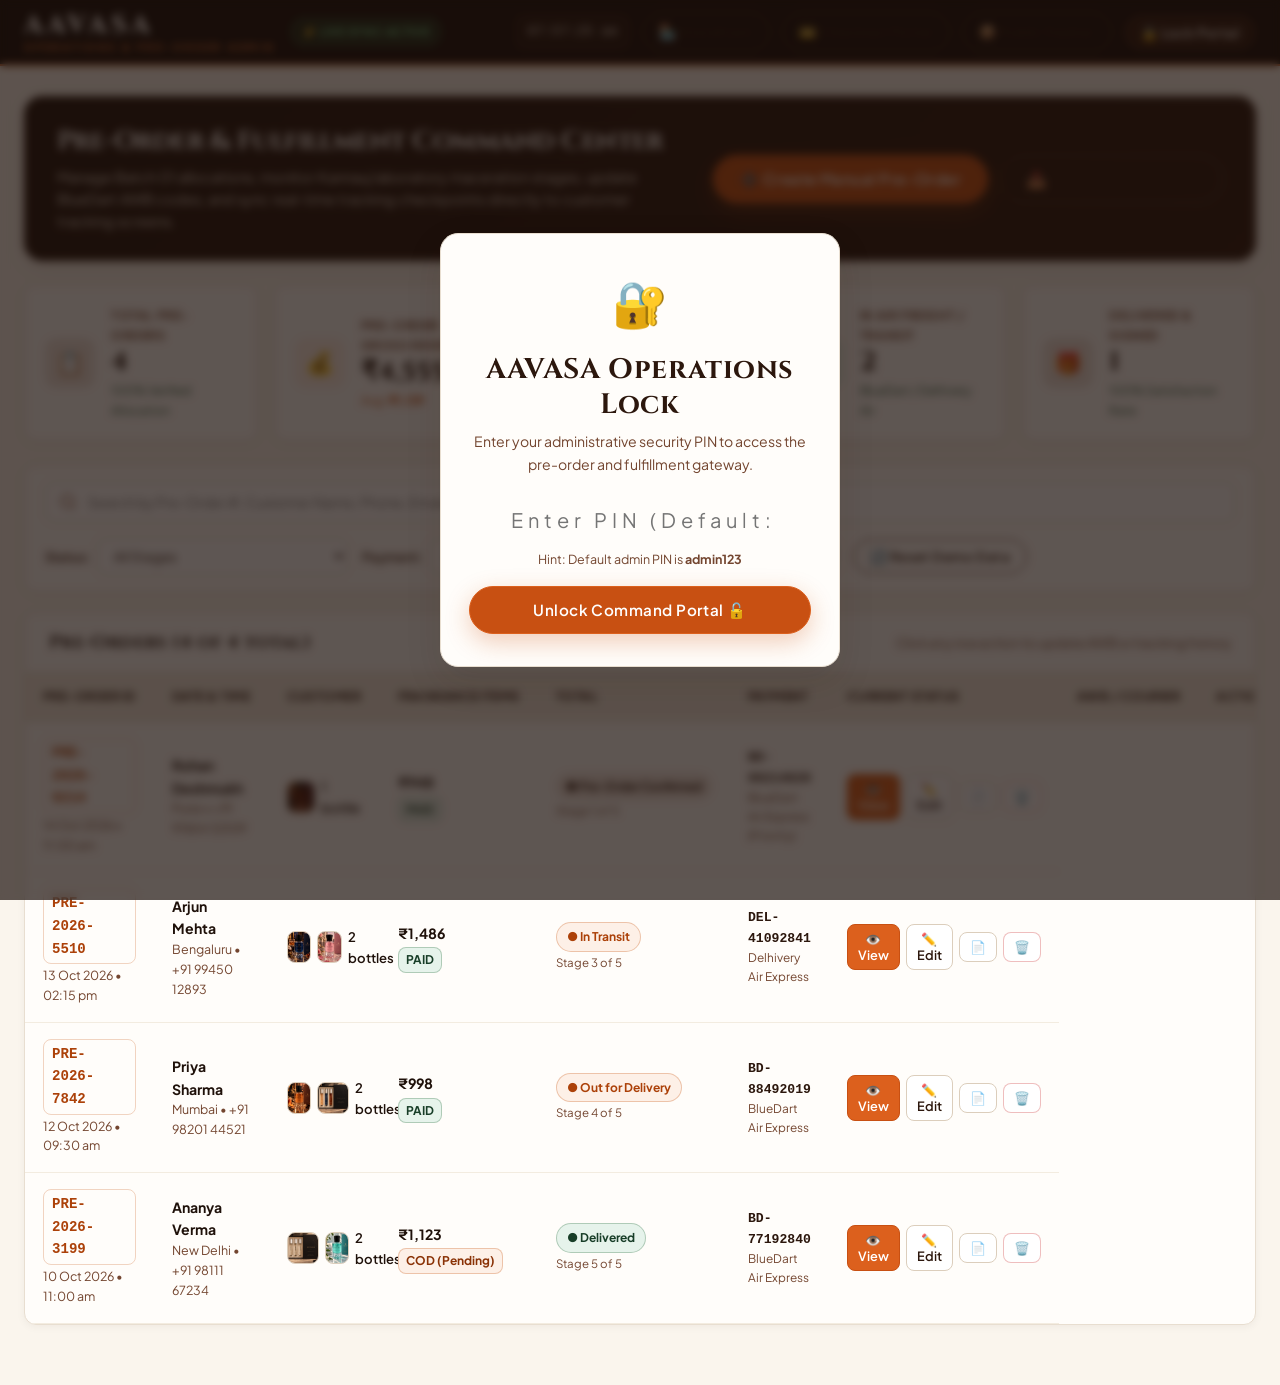
==== commit 84f82df7: "feat: add dedicated full-featured checkout.html page with multi-gateway payment portal, instant expr" ====
--- a/admin.html
+++ b/admin.html
@@ -28,6 +28,7 @@
       <div class="admin-header-actions">
         <div class="admin-time-display" id="adminClock">--:--:--</div>
         <a href="index.html" class="btn btn-outline btn-sm">🏪 Storefront</a>
+        <a href="checkout.html" class="btn btn-outline btn-sm">💳 Checkout Portal</a>
         <a href="track.html" class="btn btn-outline btn-sm">📦 Public Tracker</a>
         <button class="btn btn-secondary btn-sm" id="adminLockBtn">🔒 Lock Portal</button>
       </div>
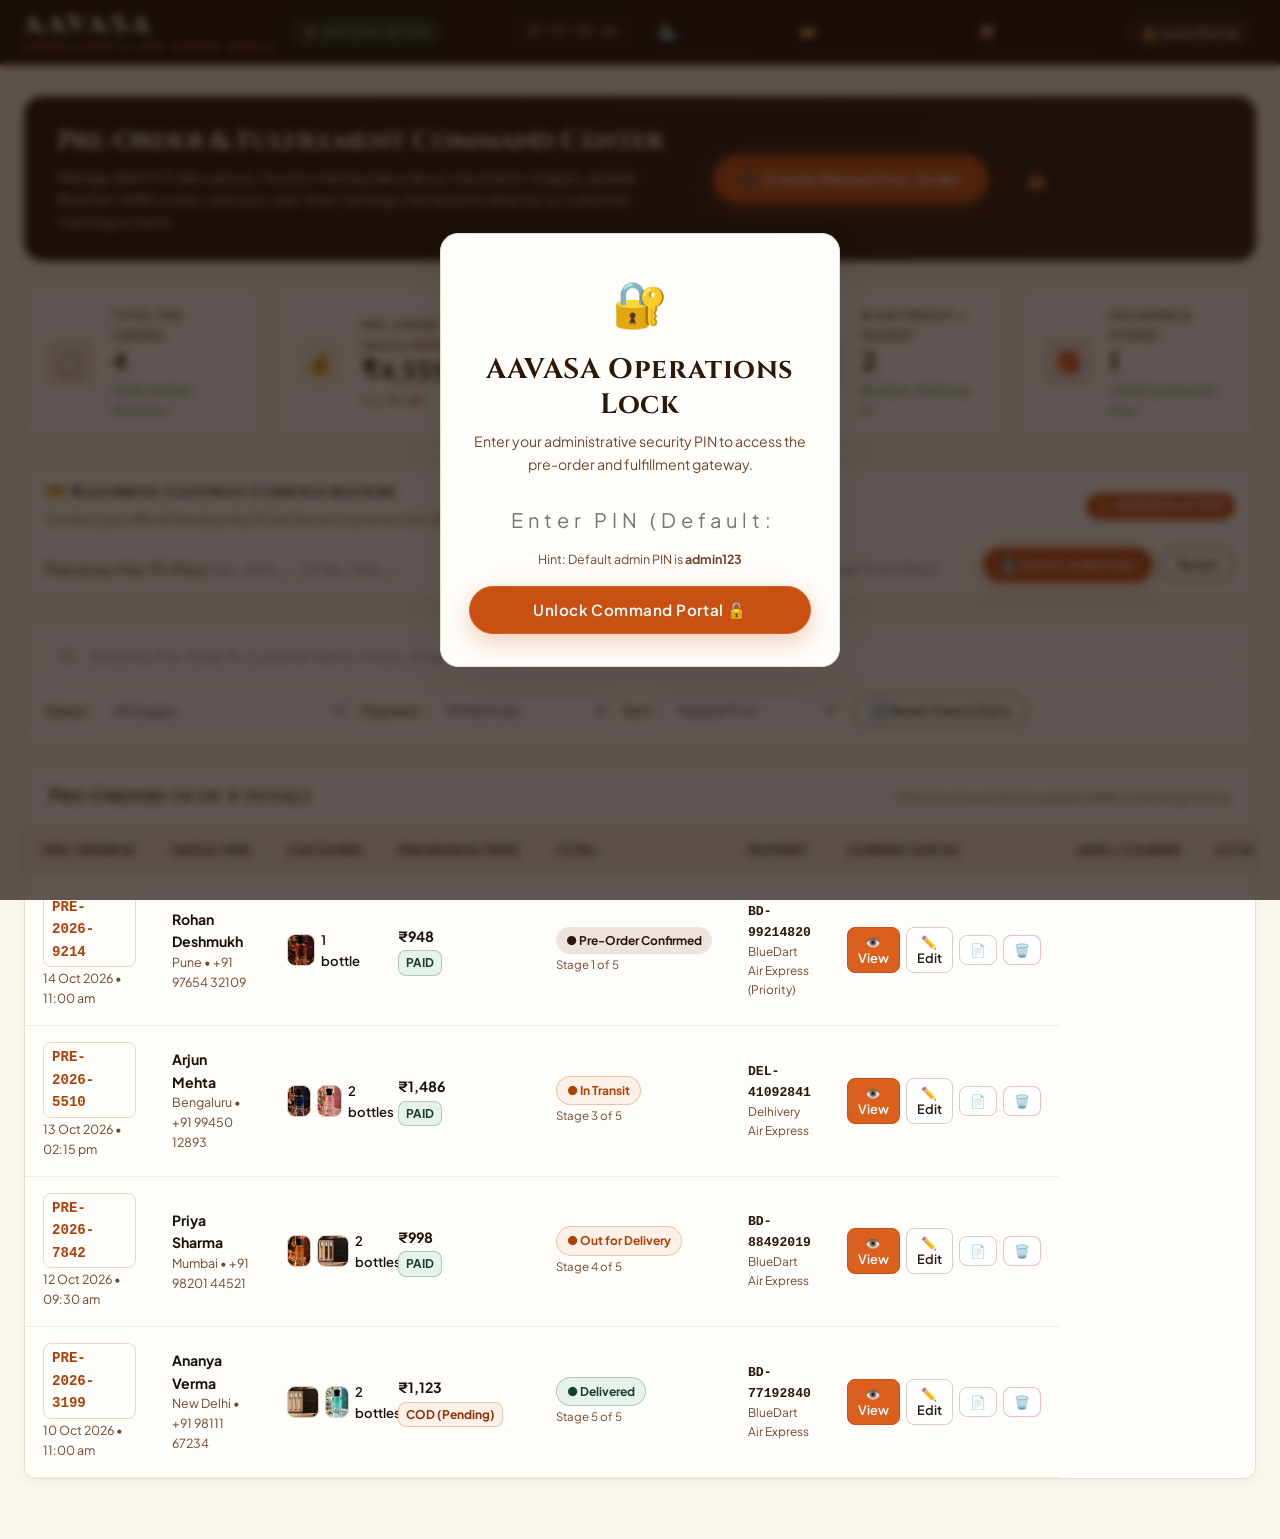
==== commit 978a6b46: "fix: resolve Razorpay payment method error with smart sandbox gateway, live key management, and serv" ====
--- a/admin.html
+++ b/admin.html
@@ -102,6 +102,35 @@
             <span class="kpi-label">Delivered & Signed</span>
             <span class="kpi-value" id="kpiDelivered">0</span>
             <span class="kpi-hint text-green-700">100% Satisfaction Rate</span>
+          </div>
+        </div>
+      </section>
+
+      <!-- Razorpay Merchant Credentials Card -->
+      <section class="admin-toolbar-card mb-20">
+        <div class="admin-card-header-flex">
+          <div>
+            <h3 class="admin-card-title">💳 Razorpay Gateway Configuration</h3>
+            <span class="admin-card-subtitle">Connect your official Razorpay Key ID and Secret to process live UPI, Cards, and NetBanking</span>
+          </div>
+          <span class="badge badge-green" id="adminRzpKeyStatusBadge">Sandbox Active</span>
+        </div>
+        <div class="admin-rzp-config-grid mt-14">
+          <div class="form-group">
+            <label class="form-label" for="adminRzpKeyInput">Razorpay Key ID (Key)</label>
+            <input type="text" class="form-input font-mono" id="adminRzpKeyInput" placeholder="rzp_test_... or rzp_live_...">
+          </div>
+          <div class="form-group">
+            <label class="form-label" for="adminRzpSecretInput">Razorpay Key Secret (Secret)</label>
+            <input type="password" class="form-input font-mono" id="adminRzpSecretInput" placeholder="Enter key secret from Razorpay dashboard">
+          </div>
+          <div class="admin-rzp-actions">
+            <button type="button" class="btn btn-primary btn-sm" id="adminSaveRzpKeyBtn">
+              💾 Save Credentials
+            </button>
+            <button type="button" class="btn btn-outline btn-sm" id="adminResetRzpKeyBtn">
+              Reset
+            </button>
           </div>
         </div>
       </section>
--- a/css/admin.css
+++ b/css/admin.css
@@ -682,3 +682,46 @@
     flex: 1;
   }
 }
+
+/* -----------------------------------------------------------------------------
+   8. ADMIN RAZORPAY CONFIGURATION CARD
+   ----------------------------------------------------------------------------- */
+.admin-card-header-flex {
+  display: flex;
+  align-items: center;
+  justify-content: space-between;
+  gap: 16px;
+  width: 100%;
+}
+
+.admin-card-title {
+  font-size: 1.05rem;
+  font-weight: 700;
+  color: var(--c-choco-950);
+  margin-bottom: 2px;
+}
+
+.admin-card-subtitle {
+  font-size: 0.8rem;
+  color: var(--c-choco-600);
+}
+
+.admin-rzp-config-grid {
+  display: grid;
+  grid-template-columns: 1fr 1fr auto;
+  gap: 14px;
+  align-items: flex-end;
+  width: 100%;
+}
+
+.admin-rzp-actions {
+  display: flex;
+  gap: 8px;
+}
+
+@media (max-width: 768px) {
+  .admin-rzp-config-grid {
+    grid-template-columns: 1fr;
+  }
+}
+
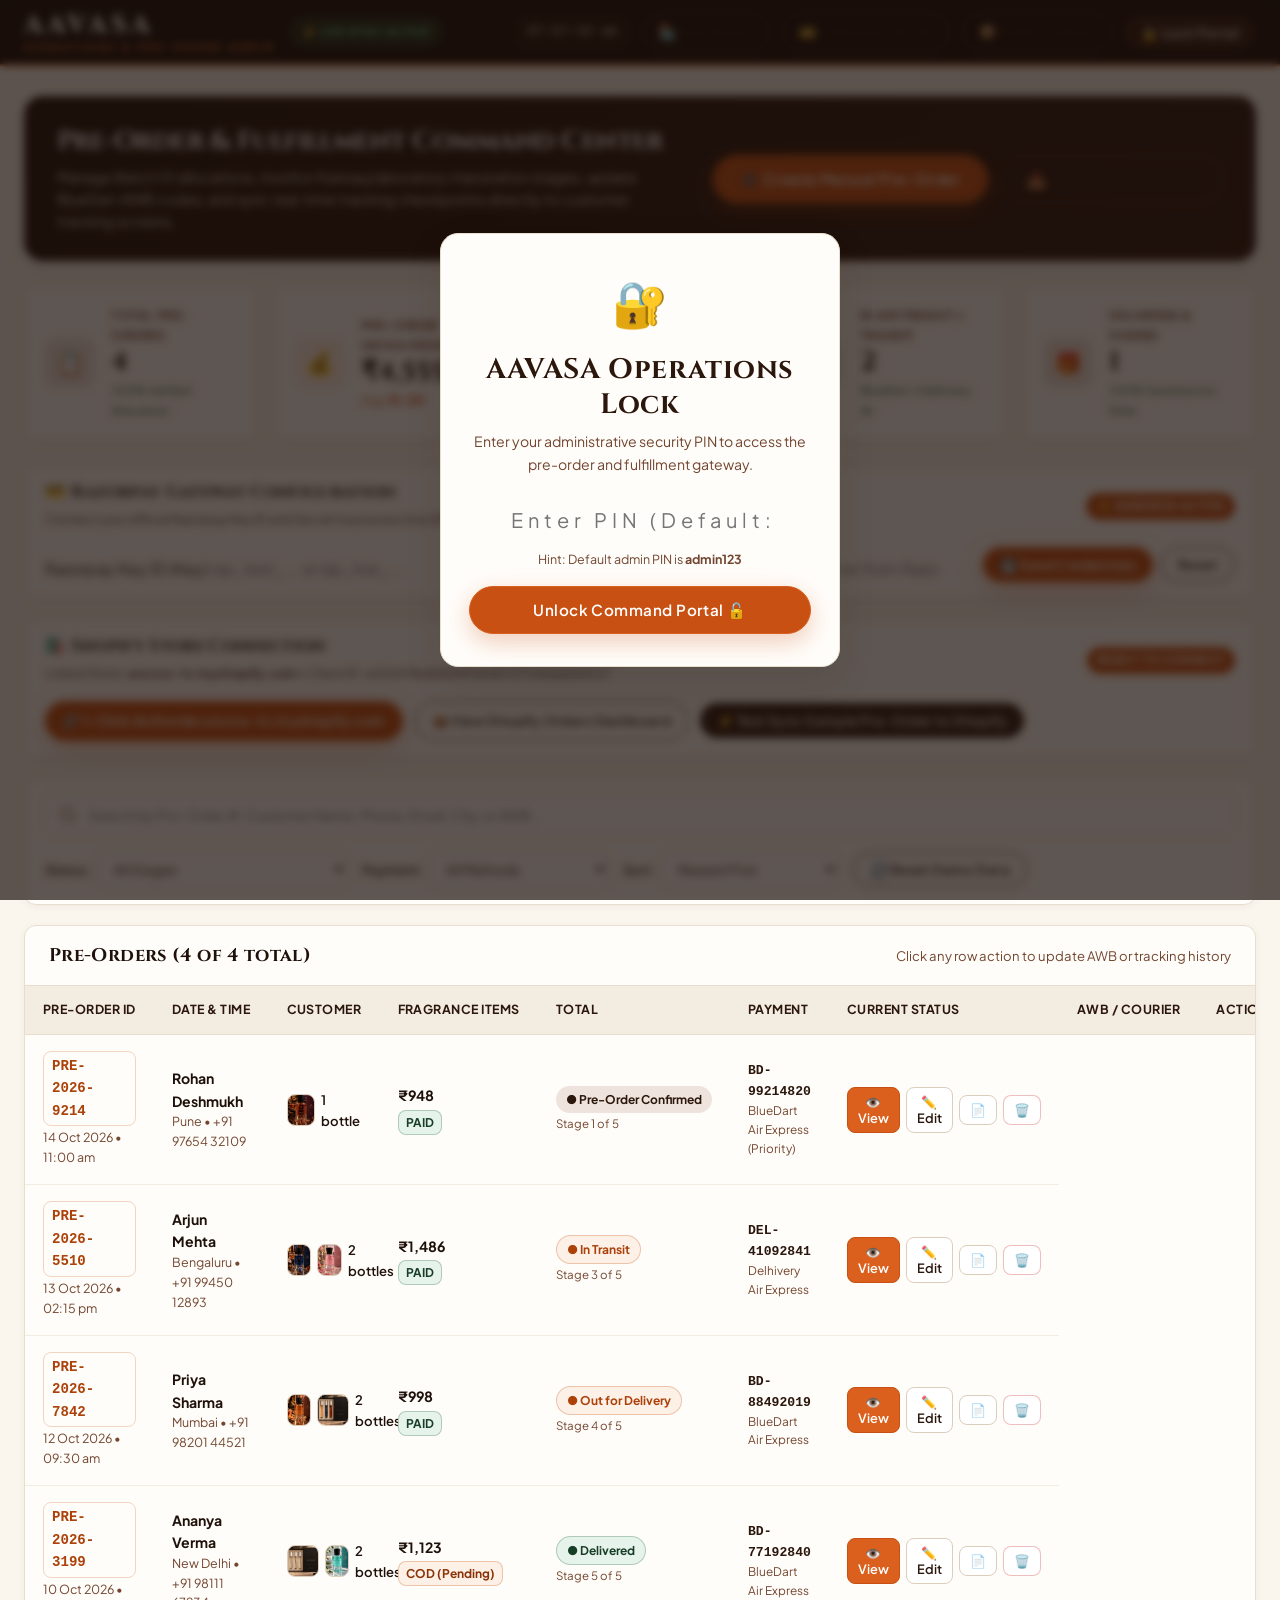
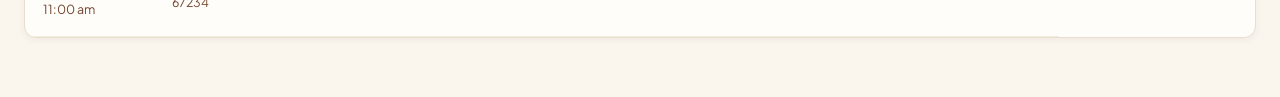
==== commit 8335764d: "feat: integrate Shopify store uncvcs-tv.myshopify.com with OAuth and automated order synchronization" ====
--- a/admin.html
+++ b/admin.html
@@ -132,6 +132,28 @@
               Reset
             </button>
           </div>
+        </div>
+      </section>
+
+      <!-- Shopify Storefront & Orders Sync Card -->
+      <section class="admin-toolbar-card mb-20">
+        <div class="admin-card-header-flex">
+          <div>
+            <h3 class="admin-card-title">🛍️ Shopify Store Connection</h3>
+            <span class="admin-card-subtitle">Linked Store: <strong>uncvcs-tv.myshopify.com</strong> • Client ID: <code>e2224f0e02650fd54bf2f15bdabd4217</code></span>
+          </div>
+          <span class="badge badge-orange" id="adminShopifyStatusBadge">Ready to Connect</span>
+        </div>
+        <div class="admin-shopify-actions-row mt-14">
+          <a href="https://uncvcs-tv.myshopify.com/admin/oauth/authorize?client_id=e2224f0e02650fd54bf2f15bdabd4217&scope=read_products,write_products,read_orders,write_orders,read_inventory&redirect_uri=https://aavasa-store.vercel.app/admin" target="_blank" rel="noopener" class="btn btn-primary btn-sm" id="adminShopifyConnectBtn">
+            🔗 1-Click Authorize uncvcs-tv.myshopify.com
+          </a>
+          <a href="https://uncvcs-tv.myshopify.com/admin/orders" target="_blank" rel="noopener" class="btn btn-outline btn-sm">
+            📦 View Shopify Orders Dashboard
+          </a>
+          <button type="button" class="btn btn-secondary btn-sm" id="adminTestShopifySyncBtn">
+            ⚡ Test Sync Sample Pre-Order to Shopify
+          </button>
         </div>
       </section>
 
--- a/css/admin.css
+++ b/css/admin.css
@@ -725,3 +725,12 @@
   }
 }
 
+.admin-shopify-actions-row {
+  display: flex;
+  flex-wrap: wrap;
+  gap: 12px;
+  align-items: center;
+  width: 100%;
+}
+
+
